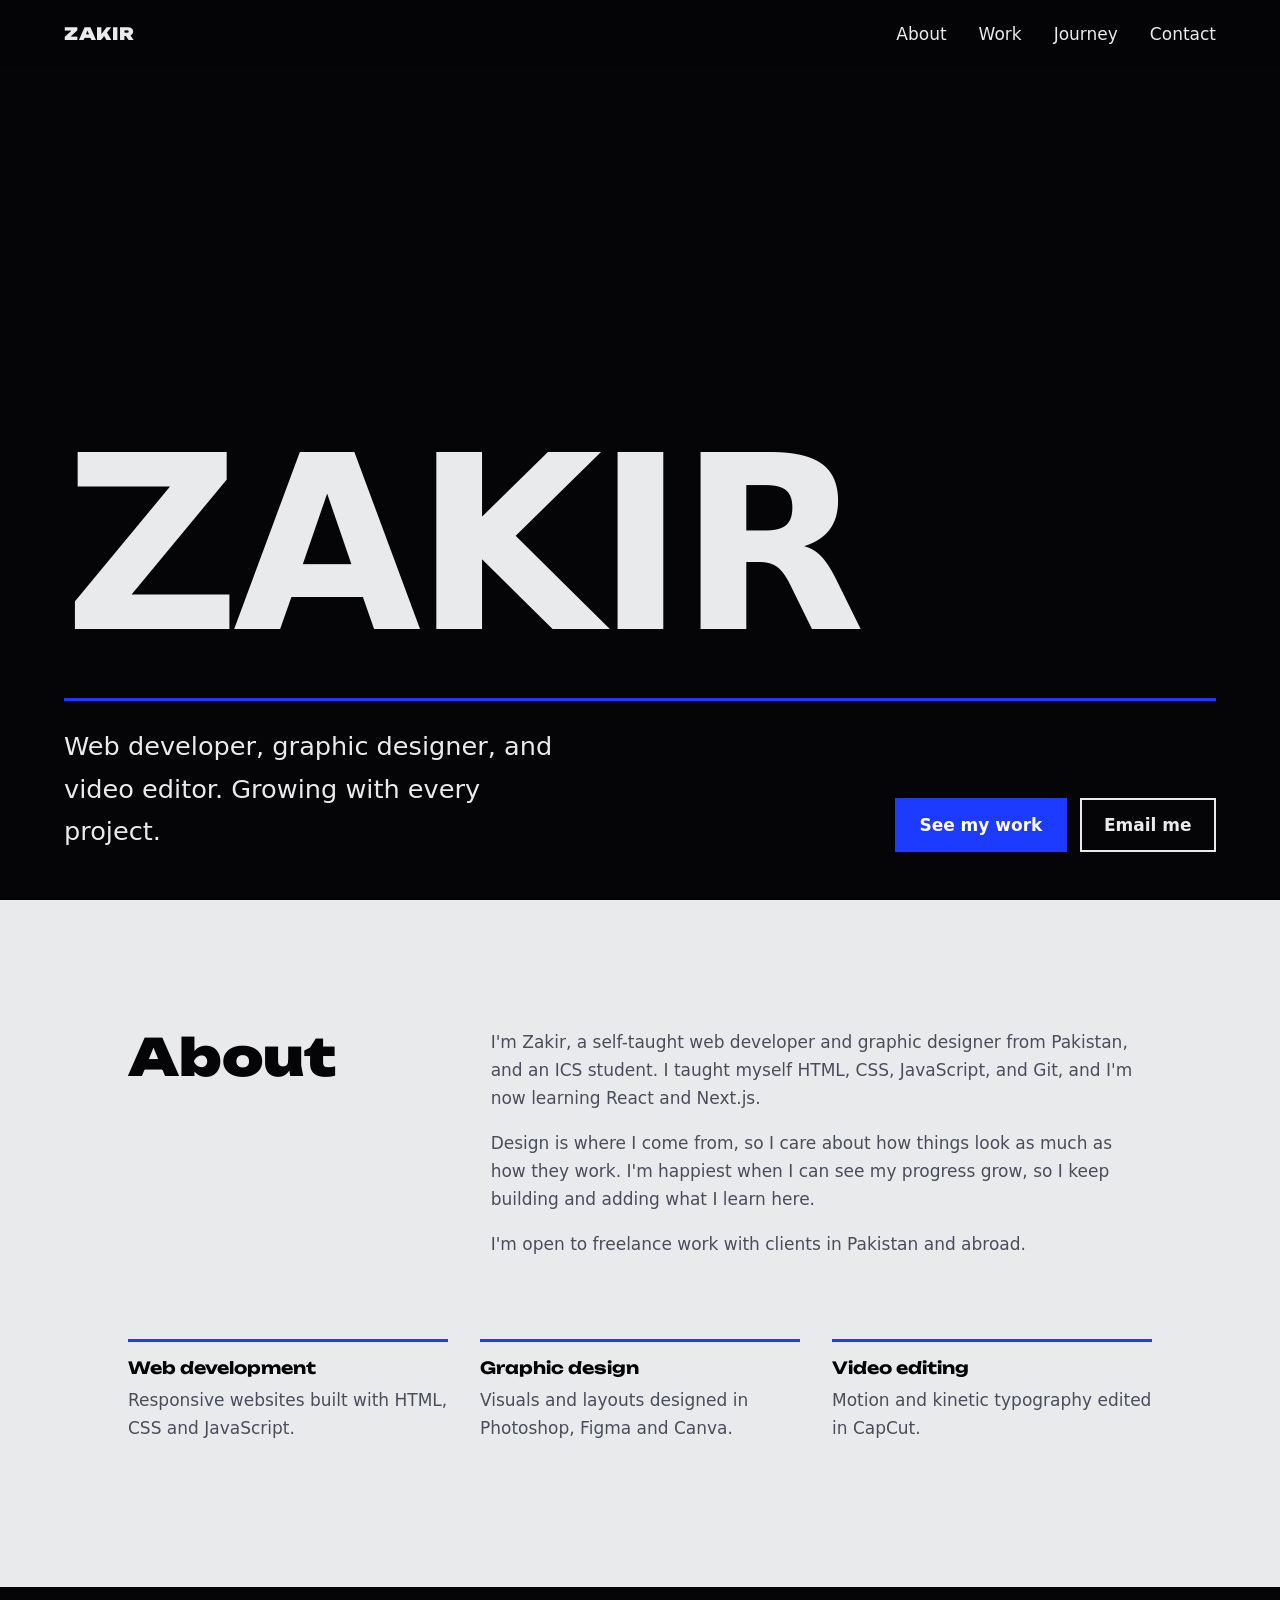
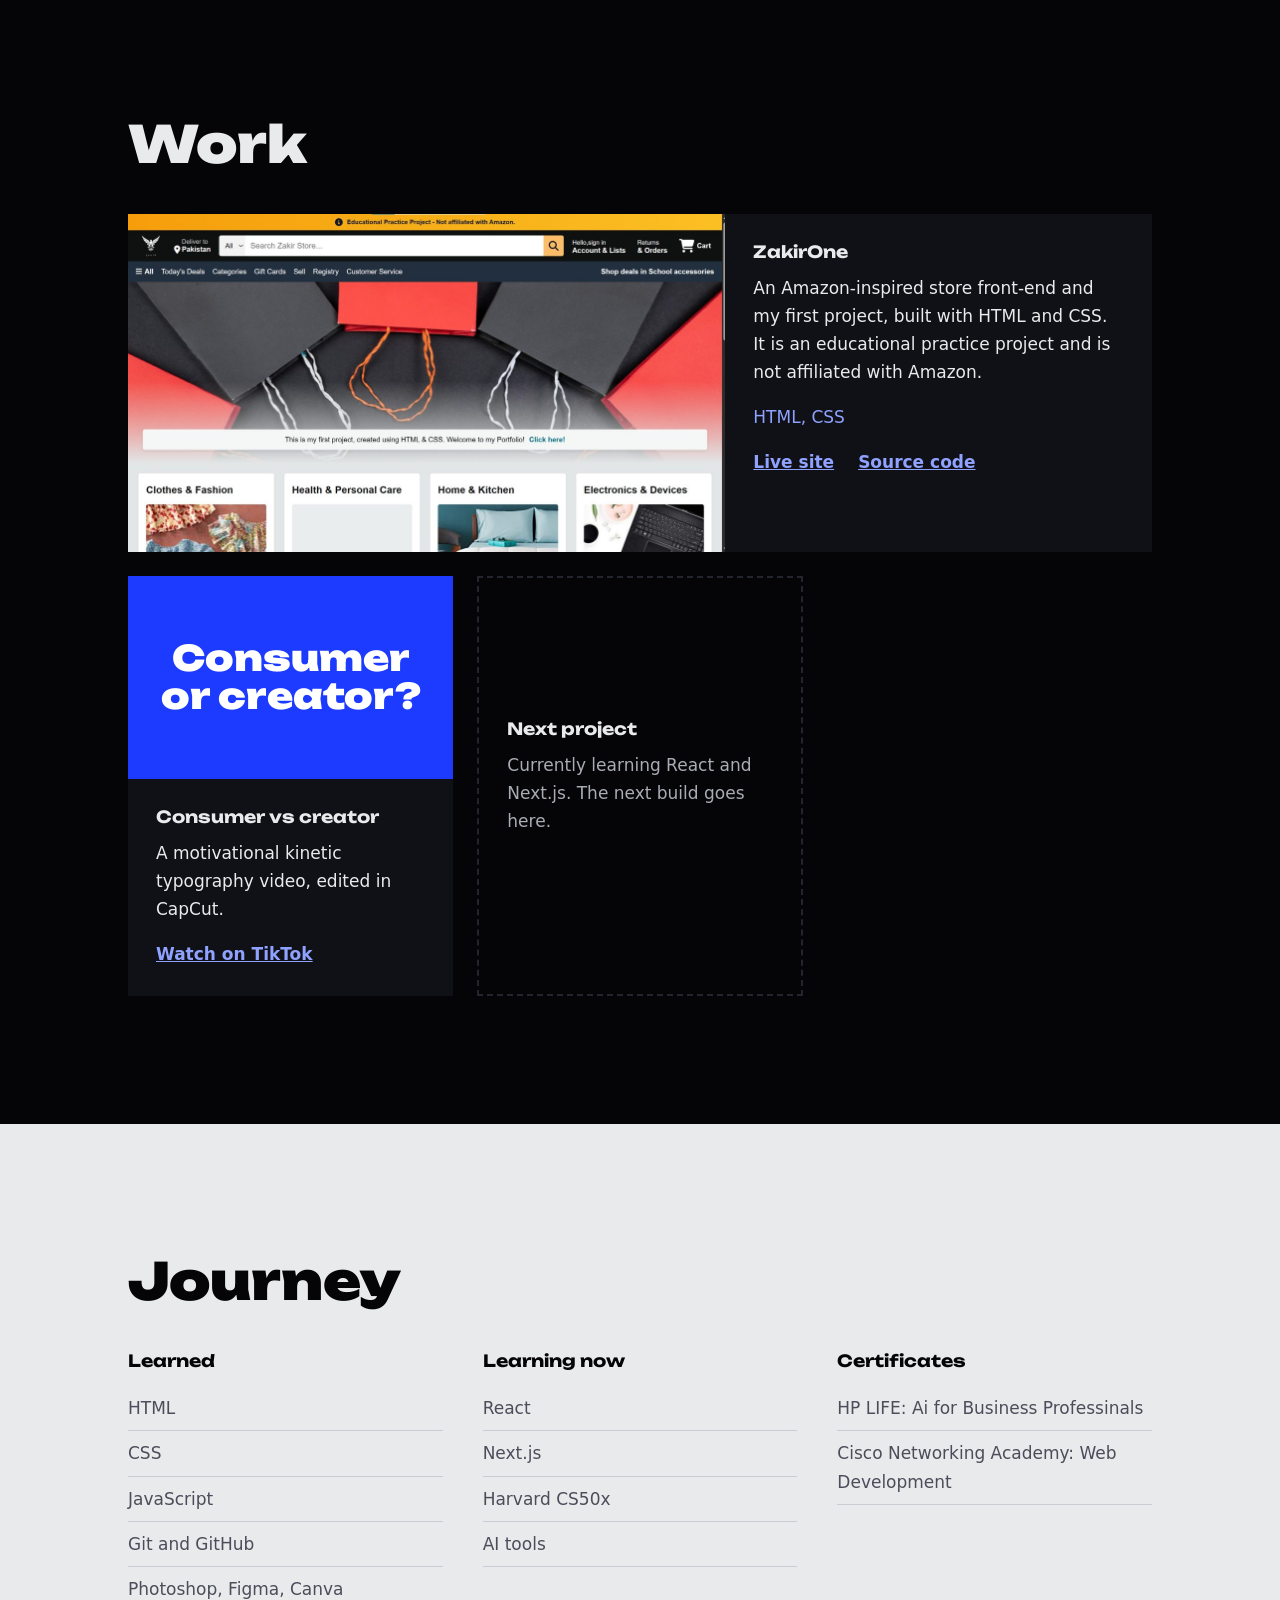
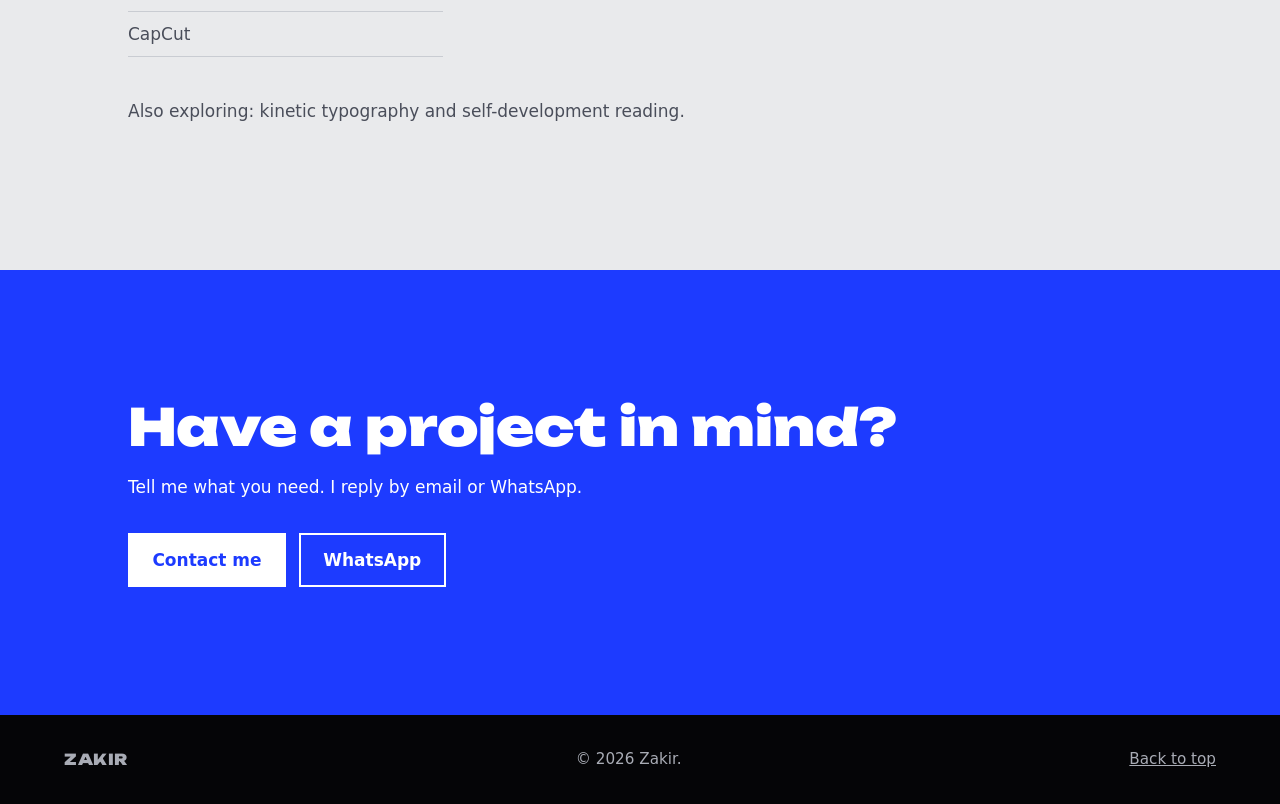
==== index.html @ 22bbec14 "refactor: restructure repository to root directory" ====
<!DOCTYPE html>
<html lang="en">
<head>
<meta charset="utf-8">
<meta name="viewport" content="width=device-width, initial-scale=1">
<title>Zakir | Web developer, graphic designer, video editor</title>
<meta name="description" content="Portfolio of Zakir, a self-taught web developer, graphic designer and video editor from Pakistan.">
<link rel="preload" href="assets/fonts/unbounded-900.woff2" as="font" type="font/woff2" crossorigin>
<link rel="stylesheet" href="style.css">
</head>
<body>

<header class="nav">
  <a class="logo" href="#top" aria-label="Zakir, back to top">ZAKIR</a>
  <button class="menu-btn" aria-expanded="false" aria-controls="menu">Menu</button>
  <nav id="menu" class="menu" aria-label="Main">
    <a href="#about">About</a>
    <a href="#work">Work</a>
    <a href="#journey">Journey</a>
    <a href="#contact">Contact</a>
  </nav>
</header>

<main id="top">

<section class="hero">
  <h1 class="wordmark" aria-label="Zakir">
    <span aria-hidden="true" style="--i:0">Z</span><span aria-hidden="true" style="--i:1">A</span><span aria-hidden="true" style="--i:2">K</span><span aria-hidden="true" style="--i:3">I</span><span aria-hidden="true" style="--i:4">R</span>
  </h1>
  <div class="hero-line"></div>
  <div class="hero-row">
    <p class="headline">Web developer, graphic designer, and video editor. Growing with every project.</p>
    <div class="actions">
      <a class="btn btn-blue" href="#work">See my work</a>
      <a class="btn btn-line" href="mailto:zaakirshah57@gmail.com">Email me</a>
    </div>
  </div>
</section>

<section class="light" id="about">
  <div class="wrap two">
    <h2>About</h2>
    <div class="prose">
      <!-- EDIT: your intro text lives here -->
      <p>I'm Zakir, a self-taught web developer and graphic designer from Pakistan, and an ICS student. I taught myself HTML, CSS, JavaScript, and Git, and I'm now learning React and Next.js.</p>
      <p>Design is where I come from, so I care about how things look as much as how they work. I'm happiest when I can see my progress grow, so I keep building and adding what I learn here.</p>
      <p>I'm open to freelance work with clients in Pakistan and abroad.</p>
    </div>
  </div>
  <div class="wrap services">
    <div><h3>Web development</h3><p>Responsive websites built with HTML, CSS and JavaScript.</p></div>
    <div><h3>Graphic design</h3><p>Visuals and layouts designed in Photoshop, Figma and Canva.</p></div>
    <div><h3>Video editing</h3><p>Motion and kinetic typography edited in CapCut.</p></div>
  </div>
</section>

<section class="dark" id="work">
  <div class="wrap">
    <h2>Work</h2>
    <div class="work-grid">

      <!-- PROJECT CARD: copy this block to add a project -->
      <article class="project big">
        <img src="assets/zakirone.jpg" width="1200" height="679" loading="lazy" alt="Home page of ZakirOne, a store front-end with a search bar, category menu and product category cards">
        <div class="project-body">
          <h3>ZakirOne</h3>
          <p>An Amazon-inspired store front-end and my first project, built with HTML and CSS. It is an educational practice project and is not affiliated with Amazon.</p>
          <p class="tags">HTML, CSS</p>
          <p class="links"><a href="https://zakir-shah-tech.github.io/ZakirOne/">Live site</a><a href="https://github.com/zakir-shah-tech/ZakirOne">Source code</a></p>
        </div>
      </article>

      <article class="project">
        <!-- REPLACE the poster with a real frame: <img src="assets/video.jpg" alt="..."> -->
        <div class="poster" aria-hidden="true">Consumer<br>or creator?</div>
        <div class="project-body">
          <h3>Consumer vs creator</h3>
          <p>A motivational kinetic typography video, edited in CapCut.</p>
          <p class="links"><a href="https://www.tiktok.com/@zakirshah07/video/7675371631296154900">Watch on TikTok</a></p>
        </div>
      </article>

      <article class="project empty">
        <div class="project-body"><h3>Next project</h3><p>Currently learning React and Next.js. The next build goes here.</p></div>
      </article>

    </div>
  </div>
</section>

<section class="light" id="journey">
  <div class="wrap">
    <h2>Journey</h2>
    <div class="journey">
      <div>
        <h3>Learned</h3>
        <ul><li>HTML</li><li>CSS</li><li>JavaScript</li><li>Git and GitHub</li><li>Photoshop, Figma, Canva</li><li>CapCut</li></ul>
      </div>
      <div>
        <h3>Learning now</h3>
        <ul><li>React</li><li>Next.js</li><li>Harvard CS50x</li><li>AI tools</li></ul>
      </div>
      <div>
        <h3>Certificates</h3>
        <ul><li>HP LIFE: Ai for Business Professinals</li><li>Cisco Networking Academy: Web Development</li></ul>
      </div>
    </div>
    <p class="note">Also exploring: kinetic typography and self-development reading.</p>
  </div>
</section>

<section class="blue" id="contact">
  <div class="wrap">
    <h2>Have a project in mind?</h2>
    <p>Tell me what you need. I reply by email or WhatsApp.</p>
    <div class="actions">
      <a class="btn btn-white" href="mailto:zaakirshah57@gmail.com">Contact me</a>
      <a class="btn btn-line" href="https://wa.me/923375317911">WhatsApp</a>
    </div>
  </div>
</section>

</main>

<footer class="footer">
  <span class="logo">ZAKIR</span>
  <span>&copy; 2026 Zakir.</span>
  <a href="#top">Back to top</a>
</footer>

<script src="script.js" defer></script>
</body>
</html>
---- style.css ----
/* ZAKIR portfolio. Edit colours in :root, text in index.html. */
@font-face{font-family:"Unbounded";src:url(assets/fonts/unbounded-700.woff2) format("woff2");font-weight:700;font-display:swap}
@font-face{font-family:"Unbounded";src:url(assets/fonts/unbounded-900.woff2) format("woff2");font-weight:900;font-display:swap}

/* 1. Colour and type tokens */
:root{
  --black:#050507; --surface:#101117; --line:#23252e;
  --gray:#E9EAEC; --gray-text:#4A4E5A; --muted:#A9ACB5;
  --blue:#1D3BFF; --blue-soft:#8FA2FF;
  --display:"Unbounded","Segoe UI",system-ui,sans-serif;
  --body:"Segoe UI",system-ui,sans-serif;
  --pad:clamp(1.25rem,5vw,4rem);
}

/* 2. Base */
*{box-sizing:border-box}
html{scroll-behavior:smooth;scroll-padding-top:5rem}
body{margin:0;background:var(--black);color:var(--gray);font:1.0625rem/1.65 var(--body);overflow-x:hidden}
a{color:inherit}
h2,h3{font-family:var(--display);line-height:1.15;margin:0}
h2{font-size:clamp(1.8rem,5vw,3.2rem);font-weight:900}
h3{font-size:1.05rem;font-weight:700}
p{margin:0 0 1em;max-width:62ch}
:focus-visible{outline:3px solid var(--blue-soft);outline-offset:3px}
.wrap{max-width:72rem;margin:0 auto;padding:0 var(--pad)}
section{padding:clamp(4rem,10vw,8rem) 0}

/* 3. Navigation */
.nav{position:fixed;inset:0 0 auto;z-index:10;display:flex;justify-content:space-between;align-items:center;padding:1rem var(--pad);background:rgba(5,5,7,.85);backdrop-filter:blur(8px)}
.logo{font-family:var(--display);font-weight:900;letter-spacing:.04em;text-decoration:none}
.menu{display:flex;gap:2rem}
.menu a{text-decoration:none;position:relative;padding:.25rem 0}
.menu a::after{content:"";position:absolute;left:0;bottom:0;height:2px;width:100%;background:var(--blue-soft);transform:scaleX(0);transform-origin:left;transition:transform .3s}
.menu a:hover::after,.menu a:focus-visible::after{transform:scaleX(1)}
.menu-btn{display:none;background:none;border:1px solid var(--line);color:inherit;font:inherit;padding:.6rem 1rem;min-height:44px;cursor:pointer}

/* 4. Hero: the one memorable element is the ZAKIR wordmark */
.hero{min-height:100svh;display:flex;flex-direction:column;justify-content:flex-end;padding:7rem var(--pad) 3rem}
.wordmark{margin:0;font-weight:900;font-size:clamp(3.6rem,19vw,17rem);letter-spacing:-.03em;line-height:.9;display:flex;overflow:hidden;padding-bottom:.08em}
.wordmark span{display:inline-block;animation:rise 1s cubic-bezier(.2,.8,.2,1) both;animation-delay:calc(var(--i)*.09s + .1s)}
.hero-line{height:3px;background:var(--blue);margin:1.5rem 0;transform-origin:left;animation:draw 1.2s .7s cubic-bezier(.2,.8,.2,1) both}
.hero-row{display:flex;flex-wrap:wrap;gap:2rem;justify-content:space-between;align-items:end}
.headline{font-size:clamp(1.15rem,2.4vw,1.6rem);max-width:30ch;margin:0}

/* 5. Buttons */
.actions{display:flex;flex-wrap:wrap;gap:.8rem}
.btn{display:inline-flex;align-items:center;min-height:48px;padding:.7rem 1.4rem;text-decoration:none;font-weight:600;border:2px solid transparent;transition:background .25s,color .25s,transform .25s}
.btn:hover{transform:translateY(-2px)}
.btn-blue{background:var(--blue);color:#fff}.btn-blue:hover{background:#fff;color:var(--blue)}
.btn-line{border-color:currentColor}.btn-line:hover{background:var(--gray);color:var(--black)}
.btn-white{background:#fff;color:var(--blue)}.btn-white:hover{background:var(--black);color:#fff}

/* 6. Light sections (whitish gray) */
.light{background:var(--gray);color:var(--black)}
.light p,.light li{color:var(--gray-text)}
.two{display:grid;grid-template-columns:1fr 2fr;gap:2rem}
.services{display:grid;grid-template-columns:repeat(auto-fit,minmax(14rem,1fr));gap:2rem;margin-top:4rem}
.services>div{border-top:3px solid var(--blue);padding-top:1rem}
.services h3{margin-bottom:.5rem}

/* 7. Work */
.dark h2{margin-bottom:2.5rem}
.work-grid{display:grid;grid-template-columns:repeat(auto-fit,minmax(18rem,1fr));gap:1.5rem}
.project{background:var(--surface);display:flex;flex-direction:column;transition:transform .35s,box-shadow .35s}
.project:hover{transform:translateY(-6px);box-shadow:0 0 0 2px var(--blue)}
.big{grid-column:1/-1;display:grid;grid-template-columns:1.4fr 1fr}
.project img{width:100%;height:100%;object-fit:cover;display:block}
.project-body{padding:1.75rem}
.project-body h3{margin-bottom:.8rem}
.tags{color:var(--blue-soft)}
.links{display:flex;gap:1.5rem;margin:0}
.links a{color:var(--blue-soft);font-weight:600}
.poster{aspect-ratio:16/10;background:var(--blue);display:grid;place-items:center;text-align:center;font:900 clamp(1.4rem,4vw,2.2rem)/1.1 var(--display);color:#fff}
.empty{background:none;border:2px dashed var(--line);justify-content:center}
.empty:hover{transform:none;box-shadow:none}
.empty p{color:var(--muted)}

/* 8. Journey */
.journey{display:grid;grid-template-columns:repeat(auto-fit,minmax(14rem,1fr));gap:2.5rem;margin-top:2.5rem}
.journey h3{margin-bottom:1rem}
.journey ul{list-style:none;margin:0;padding:0}
.journey li{padding:.5rem 0;border-bottom:1px solid #c9ccd2}
.note{margin-top:2.5rem}

/* 9. Contact and footer */
.blue{background:var(--blue);color:#fff}
.blue h2{margin-bottom:1rem}
.blue p{margin-bottom:2rem}
.footer{display:flex;flex-wrap:wrap;gap:1rem 2rem;justify-content:space-between;padding:2rem var(--pad);color:var(--muted);font-size:.95rem}

/* 10. Motion */
@keyframes rise{from{transform:translateY(105%)}to{transform:none}}
@keyframes draw{from{transform:scaleX(0)}to{transform:none}}
@media (prefers-reduced-motion:reduce){*,*::before,*::after{animation:none!important;transition:none!important;scroll-behavior:auto!important}}

/* 11. Small screens */
@media (max-width:760px){
  .menu-btn{display:block}
  .menu{display:none;position:absolute;inset:100% 0 auto;flex-direction:column;gap:0;background:var(--black);padding:.5rem var(--pad) 1rem}
  .menu.open{display:flex}
  .menu a{padding:.9rem 0;border-bottom:1px solid var(--line)}
  .two,.big{grid-template-columns:1fr}
}
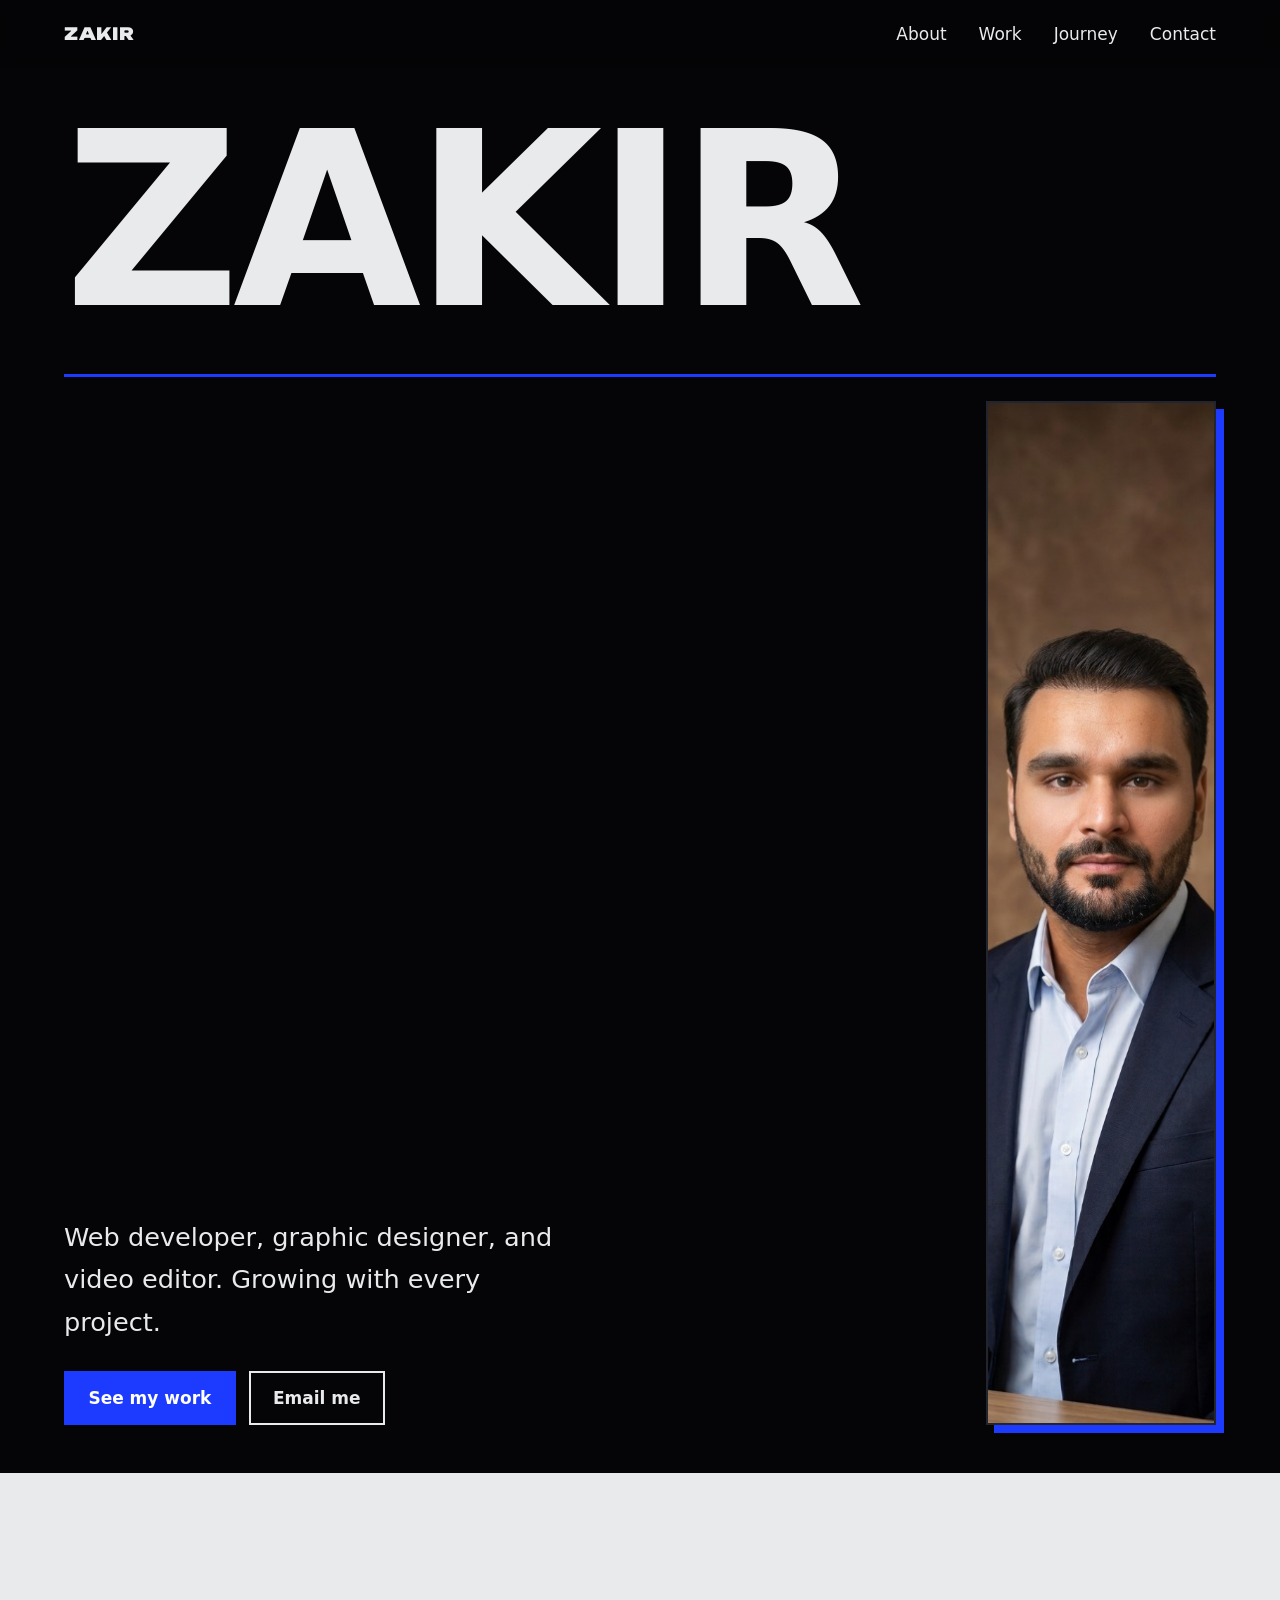
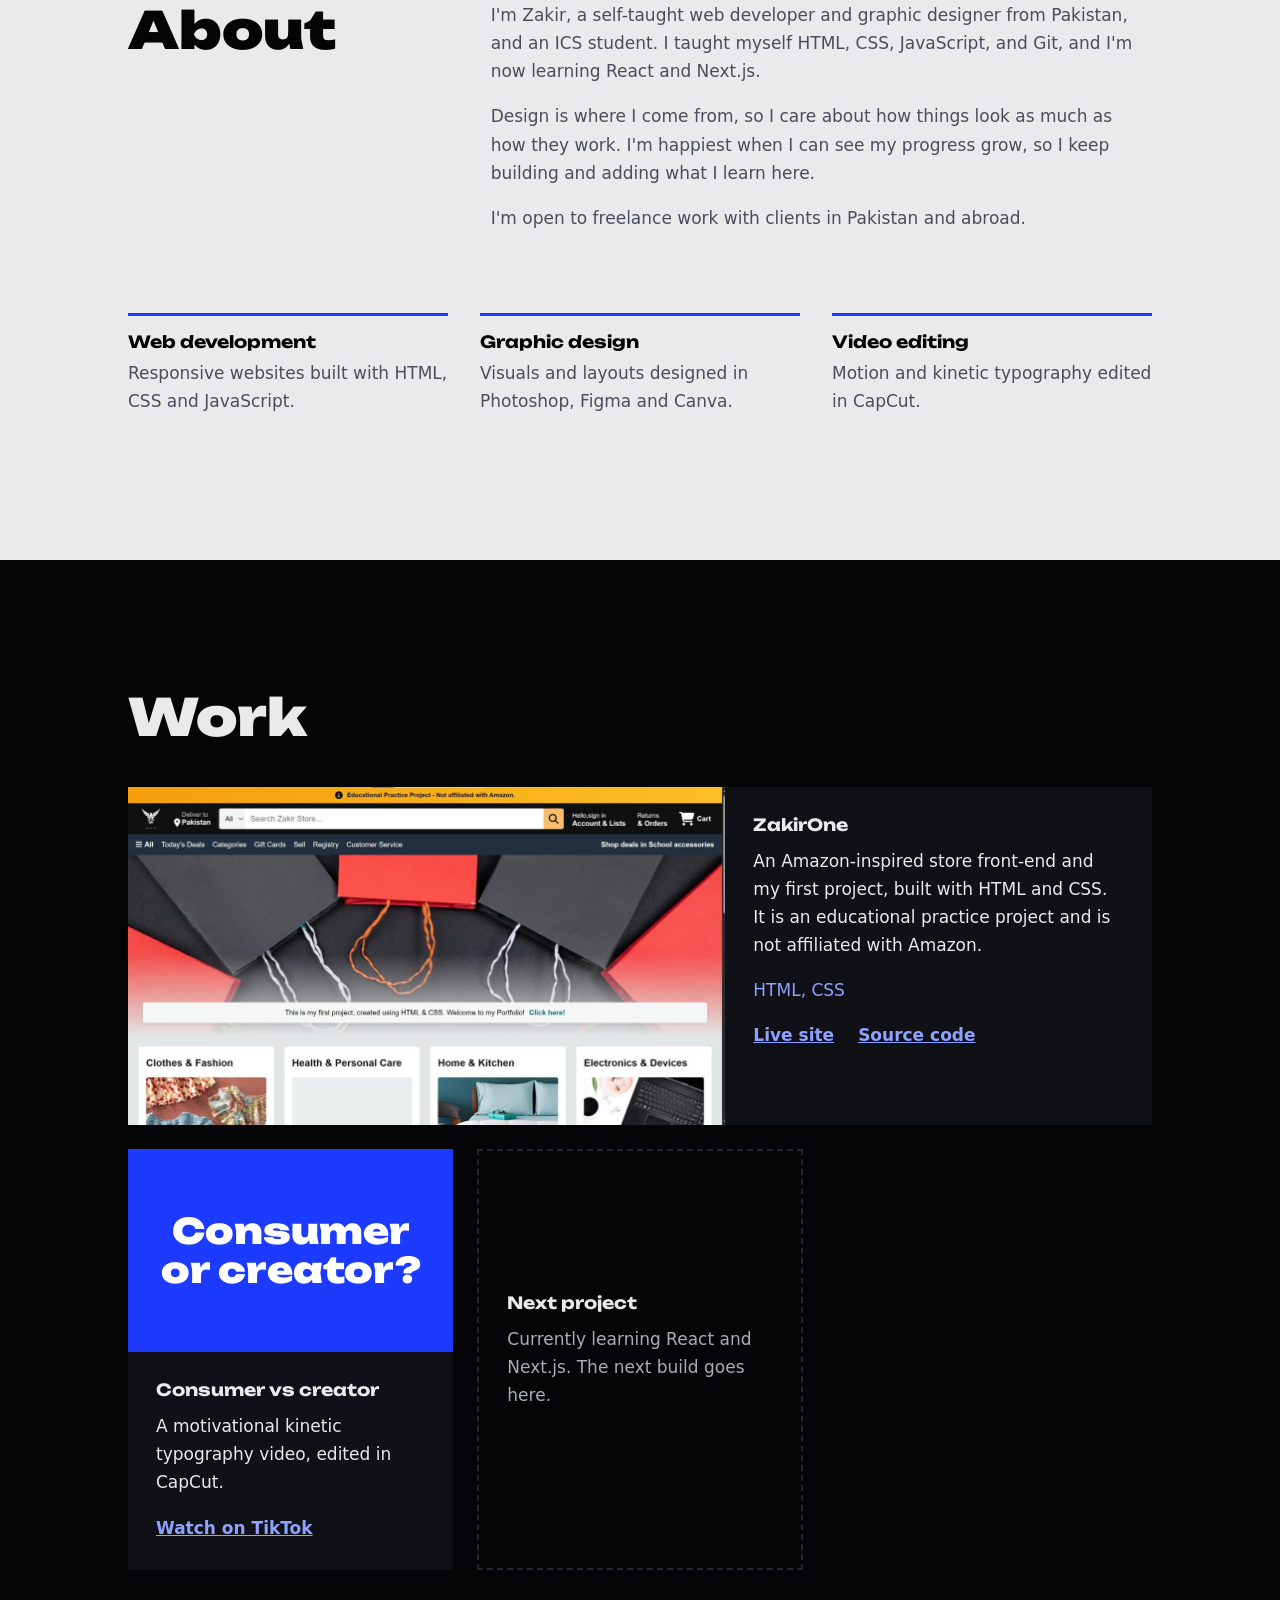
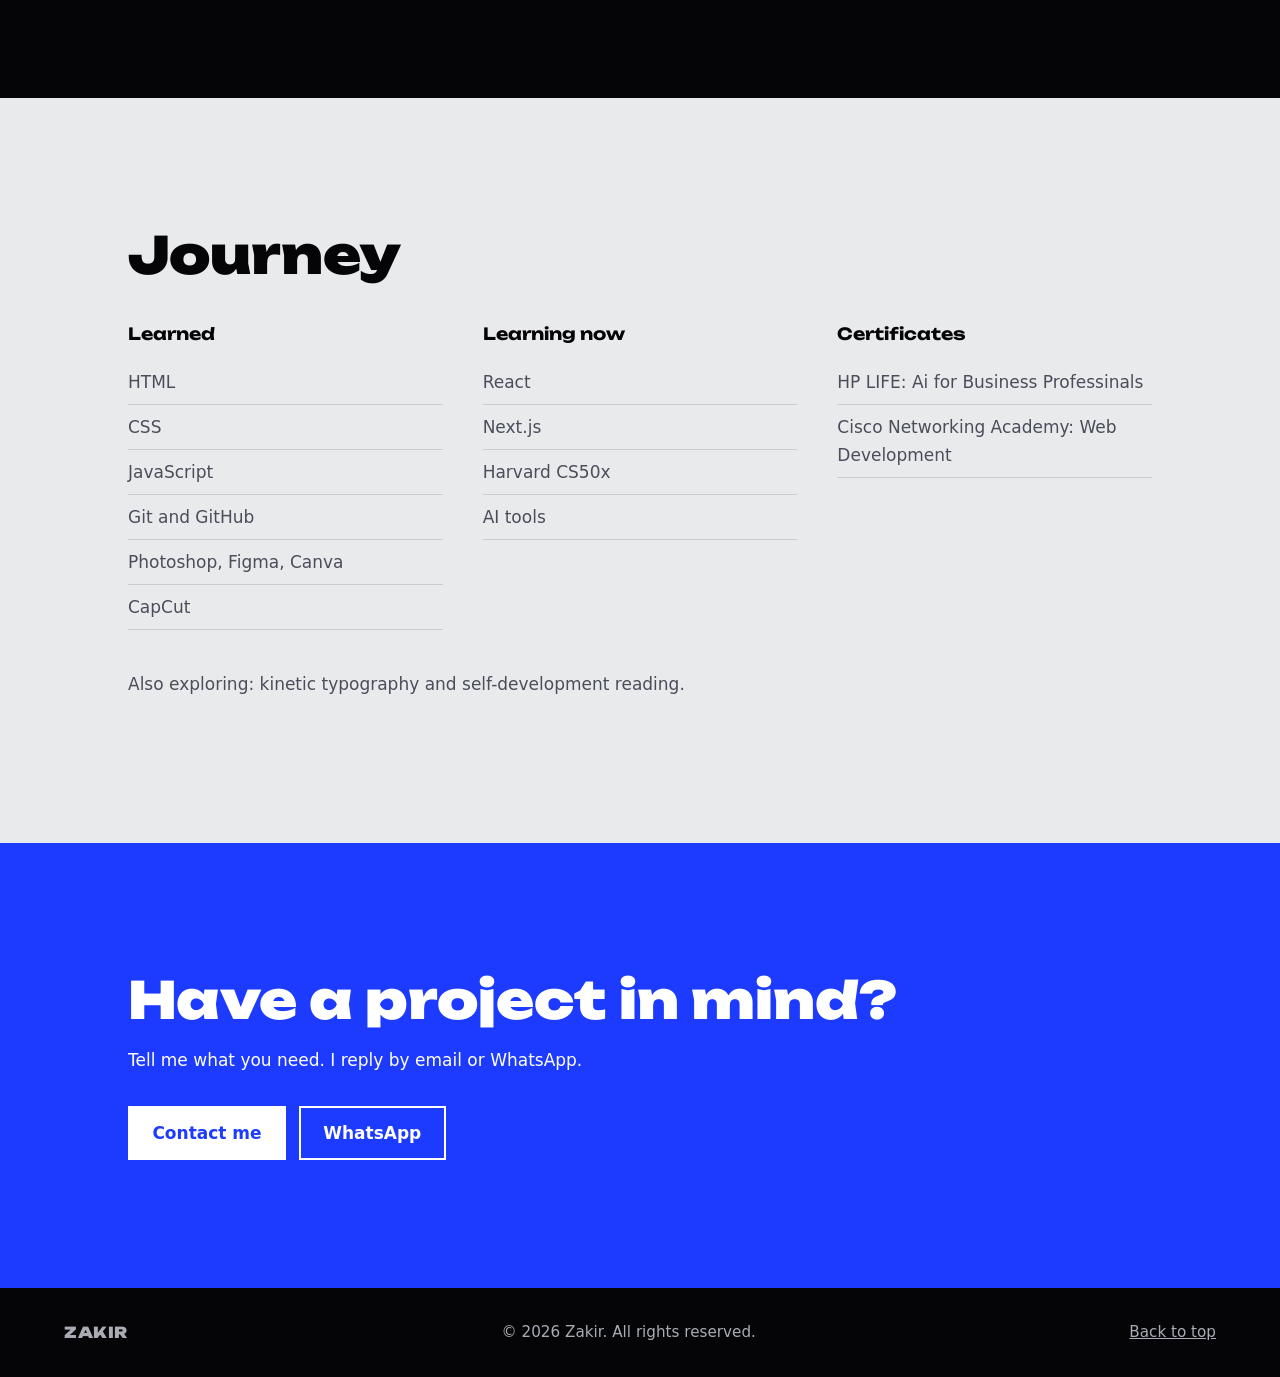
==== commit 2aa3ae60: "Add professional portrait image to landing page hero" ====
--- a/index.html
+++ b/index.html
@@ -29,10 +29,15 @@
   </h1>
   <div class="hero-line"></div>
   <div class="hero-row">
-    <p class="headline">Web developer, graphic designer, and video editor. Growing with every project.</p>
-    <div class="actions">
-      <a class="btn btn-blue" href="#work">See my work</a>
-      <a class="btn btn-line" href="mailto:zaakirshah57@gmail.com">Email me</a>
+    <div class="hero-text">
+      <p class="headline">Web developer, graphic designer, and video editor. Growing with every project.</p>
+      <div class="actions">
+        <a class="btn btn-blue" href="#work">See my work</a>
+        <a class="btn btn-line" href="mailto:zaakirshah57@gmail.com">Email me</a>
+      </div>
+    </div>
+    <div class="hero-media">
+      <img src="assets/zakir.jpg" width="506" height="1024" alt="Portrait of Zakir, web developer, graphic designer, and video editor" class="hero-image" fetchpriority="high">
     </div>
   </div>
 </section>
@@ -124,7 +129,7 @@
 
 <footer class="footer">
   <span class="logo">ZAKIR</span>
-  <span>&copy; 2026 Zakir.</span>
+  <span>&copy; 2026 Zakir. All rights reserved.</span>
   <a href="#top">Back to top</a>
 </footer>
 
--- a/style.css
+++ b/style.css
@@ -39,7 +39,11 @@
 .wordmark{margin:0;font-weight:900;font-size:clamp(3.6rem,19vw,17rem);letter-spacing:-.03em;line-height:.9;display:flex;overflow:hidden;padding-bottom:.08em}
 .wordmark span{display:inline-block;animation:rise 1s cubic-bezier(.2,.8,.2,1) both;animation-delay:calc(var(--i)*.09s + .1s)}
 .hero-line{height:3px;background:var(--blue);margin:1.5rem 0;transform-origin:left;animation:draw 1.2s .7s cubic-bezier(.2,.8,.2,1) both}
-.hero-row{display:flex;flex-wrap:wrap;gap:2rem;justify-content:space-between;align-items:end}
+.hero-row{display:flex;flex-wrap:wrap;gap:2.5rem;justify-content:space-between;align-items:flex-end}
+.hero-text{display:flex;flex-direction:column;gap:1.75rem;flex:1 1 320px}
+.hero-media{flex-shrink:0;animation:fade-up 1.2s .6s cubic-bezier(.2,.8,.2,1) both}
+.hero-image{width:clamp(170px,18vw,230px);aspect-ratio:4/5;object-fit:cover;object-position:center 15%;display:block;border:2px solid var(--line);box-shadow:8px 8px 0 var(--blue);transition:transform .3s ease,box-shadow .3s ease}
+.hero-image:hover{transform:translate(-3px,-3px);box-shadow:11px 11px 0 var(--blue)}
 .headline{font-size:clamp(1.15rem,2.4vw,1.6rem);max-width:30ch;margin:0}
 
 /* 5. Buttons */
@@ -91,6 +95,7 @@
 /* 10. Motion */
 @keyframes rise{from{transform:translateY(105%)}to{transform:none}}
 @keyframes draw{from{transform:scaleX(0)}to{transform:none}}
+@keyframes fade-up{from{opacity:0;transform:translateY(20px)}to{opacity:1;transform:none}}
 @media (prefers-reduced-motion:reduce){*,*::before,*::after{animation:none!important;transition:none!important;scroll-behavior:auto!important}}
 
 /* 11. Small screens */
@@ -100,4 +105,7 @@
   .menu.open{display:flex}
   .menu a{padding:.9rem 0;border-bottom:1px solid var(--line)}
   .two,.big{grid-template-columns:1fr}
+  .hero-row{gap:2rem}
+  .hero-media{order:-1}
+  .hero-image{width:min(210px,60vw);box-shadow:6px 6px 0 var(--blue)}
 }
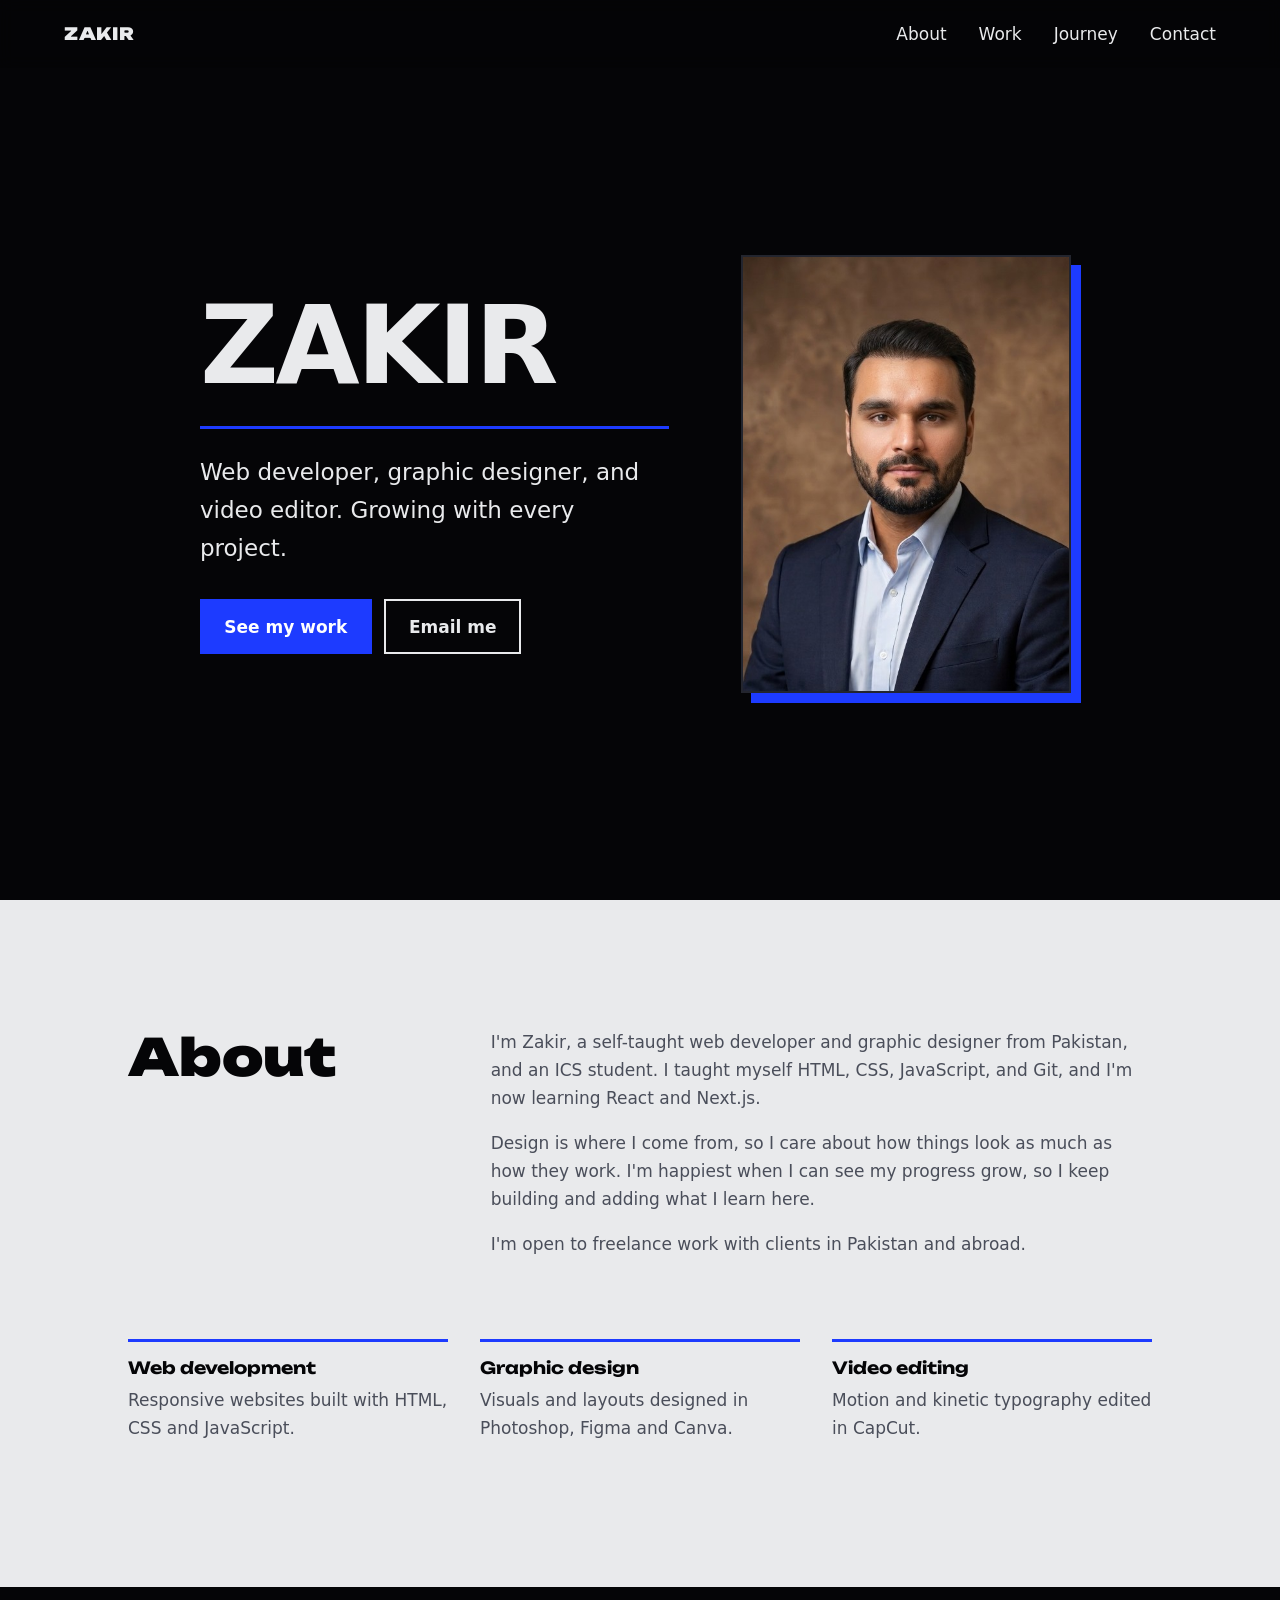
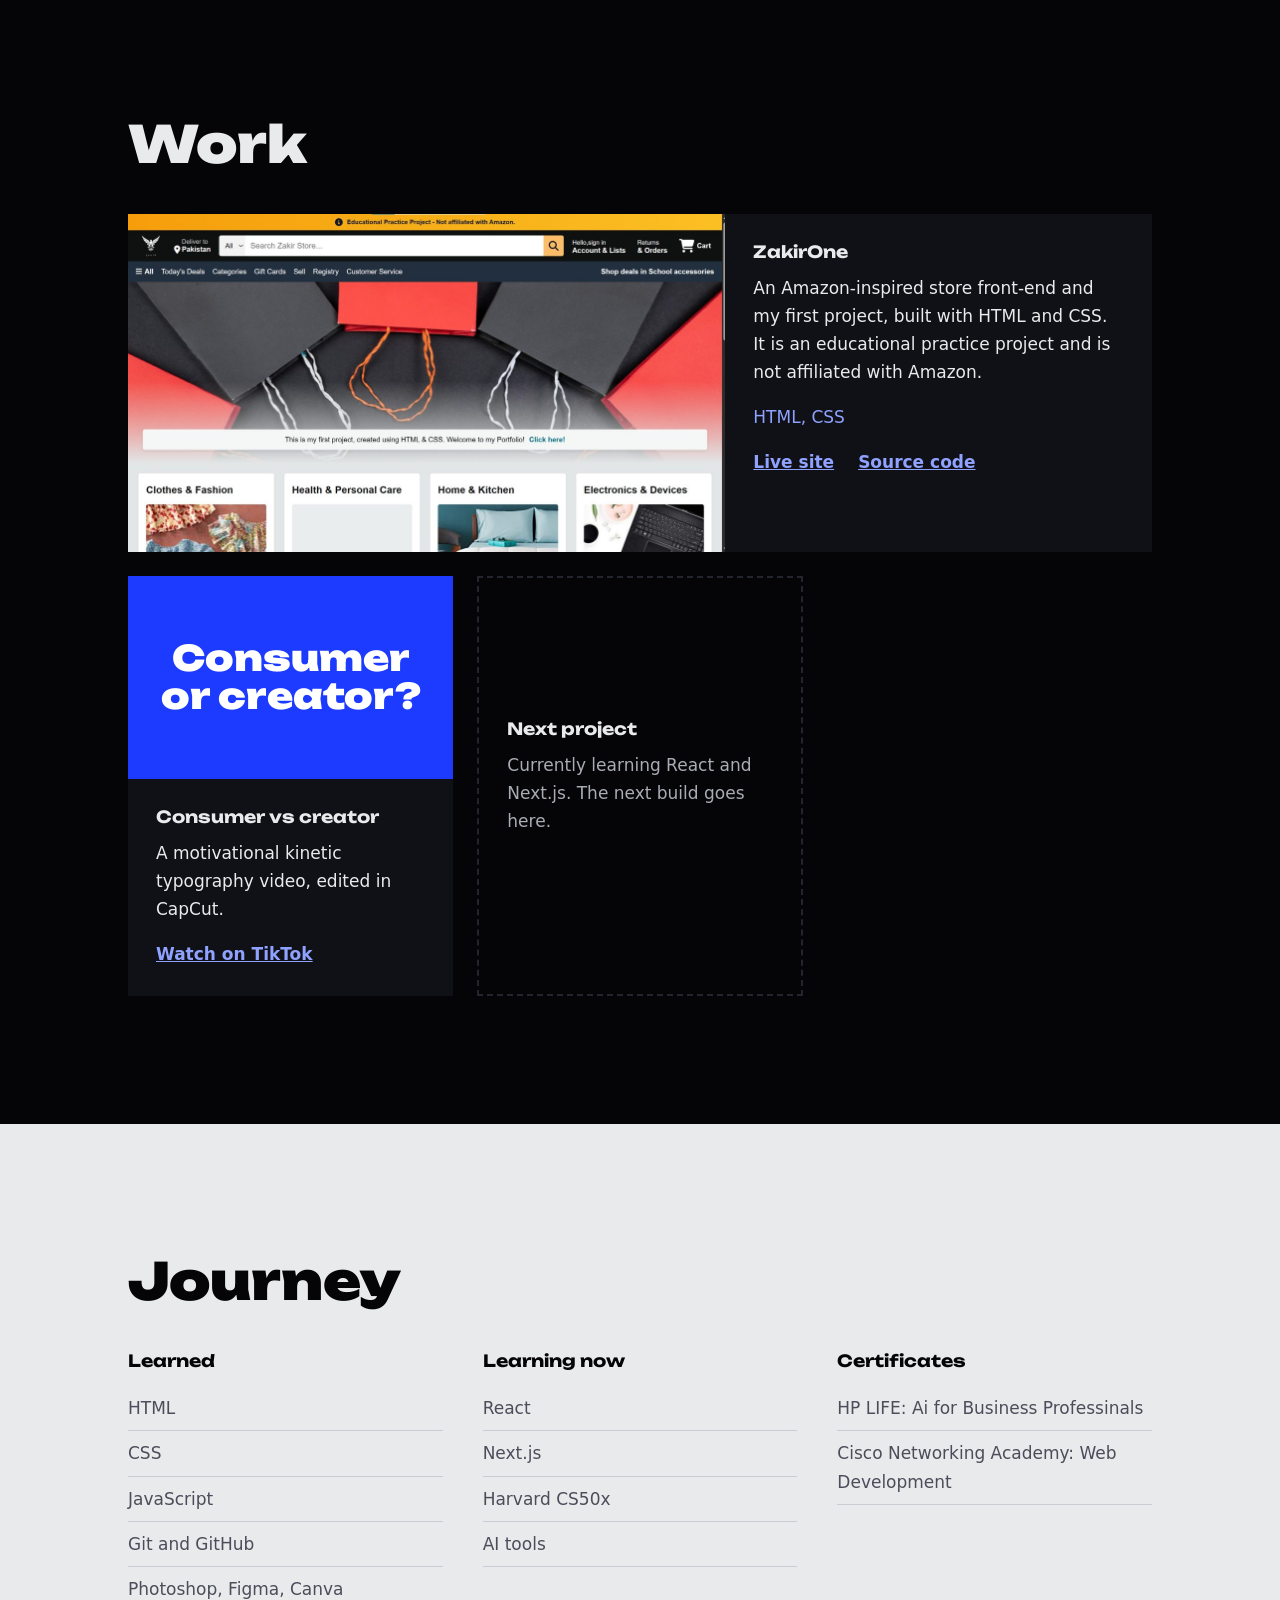
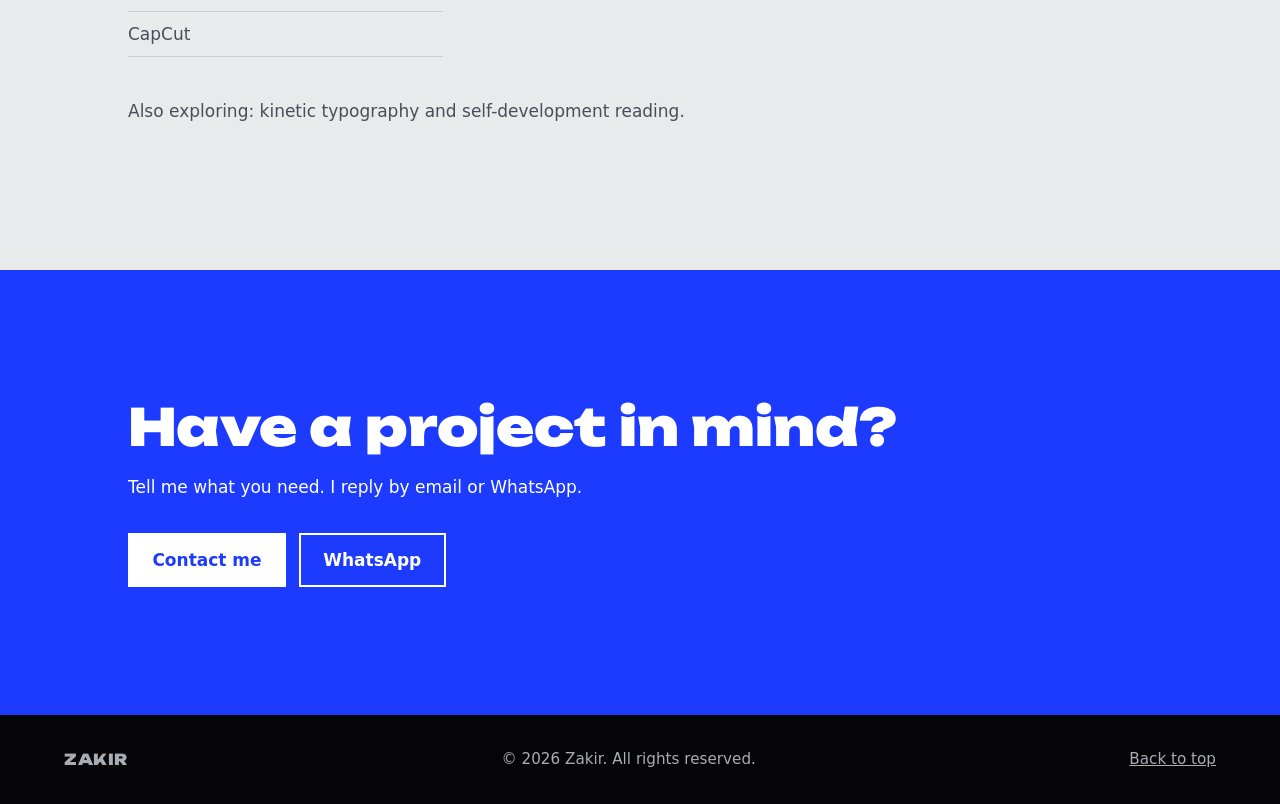
==== commit 8823253b: "Fix hero layout: align name with headline and fit framed portrait in viewport" ====
--- a/index.html
+++ b/index.html
@@ -24,20 +24,22 @@
 <main id="top">
 
 <section class="hero">
-  <h1 class="wordmark" aria-label="Zakir">
-    <span aria-hidden="true" style="--i:0">Z</span><span aria-hidden="true" style="--i:1">A</span><span aria-hidden="true" style="--i:2">K</span><span aria-hidden="true" style="--i:3">I</span><span aria-hidden="true" style="--i:4">R</span>
-  </h1>
-  <div class="hero-line"></div>
-  <div class="hero-row">
-    <div class="hero-text">
+  <div class="wrap hero-wrap">
+    <div class="hero-left">
+      <h1 class="wordmark" aria-label="Zakir">
+        <span aria-hidden="true" style="--i:0">Z</span><span aria-hidden="true" style="--i:1">A</span><span aria-hidden="true" style="--i:2">K</span><span aria-hidden="true" style="--i:3">I</span><span aria-hidden="true" style="--i:4">R</span>
+      </h1>
+      <div class="hero-line"></div>
       <p class="headline">Web developer, graphic designer, and video editor. Growing with every project.</p>
       <div class="actions">
         <a class="btn btn-blue" href="#work">See my work</a>
         <a class="btn btn-line" href="mailto:zaakirshah57@gmail.com">Email me</a>
       </div>
     </div>
-    <div class="hero-media">
-      <img src="assets/zakir.jpg" width="506" height="1024" alt="Portrait of Zakir, web developer, graphic designer, and video editor" class="hero-image" fetchpriority="high">
+    <div class="hero-right">
+      <div class="hero-frame">
+        <img src="assets/zakir.jpg" width="506" height="675" alt="Portrait of Zakir, web developer, graphic designer, and video editor" class="hero-image" fetchpriority="high">
+      </div>
     </div>
   </div>
 </section>
--- a/style.css
+++ b/style.css
@@ -34,17 +34,18 @@
 .menu a:hover::after,.menu a:focus-visible::after{transform:scaleX(1)}
 .menu-btn{display:none;background:none;border:1px solid var(--line);color:inherit;font:inherit;padding:.6rem 1rem;min-height:44px;cursor:pointer}
 
-/* 4. Hero: the one memorable element is the ZAKIR wordmark */
-.hero{min-height:100svh;display:flex;flex-direction:column;justify-content:flex-end;padding:7rem var(--pad) 3rem}
-.wordmark{margin:0;font-weight:900;font-size:clamp(3.6rem,19vw,17rem);letter-spacing:-.03em;line-height:.9;display:flex;overflow:hidden;padding-bottom:.08em}
+/* 4. Hero */
+.hero{min-height:100svh;display:flex;align-items:center;padding:6rem 0 3rem}
+.hero-wrap{display:grid;grid-template-columns:1.35fr 1fr;gap:clamp(2rem,5vw,4.5rem);align-items:center}
+.hero-left{display:flex;flex-direction:column}
+.wordmark{margin:0;font-weight:900;font-size:clamp(3.4rem,8.5vw,7.5rem);letter-spacing:-.03em;line-height:.95;display:flex;overflow:hidden;padding-bottom:.08em}
 .wordmark span{display:inline-block;animation:rise 1s cubic-bezier(.2,.8,.2,1) both;animation-delay:calc(var(--i)*.09s + .1s)}
-.hero-line{height:3px;background:var(--blue);margin:1.5rem 0;transform-origin:left;animation:draw 1.2s .7s cubic-bezier(.2,.8,.2,1) both}
-.hero-row{display:flex;flex-wrap:wrap;gap:2.5rem;justify-content:space-between;align-items:flex-end}
-.hero-text{display:flex;flex-direction:column;gap:1.75rem;flex:1 1 320px}
-.hero-media{flex-shrink:0;animation:fade-up 1.2s .6s cubic-bezier(.2,.8,.2,1) both}
-.hero-image{width:clamp(170px,18vw,230px);aspect-ratio:4/5;object-fit:cover;object-position:center 15%;display:block;border:2px solid var(--line);box-shadow:8px 8px 0 var(--blue);transition:transform .3s ease,box-shadow .3s ease}
-.hero-image:hover{transform:translate(-3px,-3px);box-shadow:11px 11px 0 var(--blue)}
-.headline{font-size:clamp(1.15rem,2.4vw,1.6rem);max-width:30ch;margin:0}
+.hero-line{height:3px;background:var(--blue);margin:1.25rem 0 1.5rem;transform-origin:left;animation:draw 1.2s .7s cubic-bezier(.2,.8,.2,1) both}
+.headline{font-size:clamp(1.1rem,1.8vw,1.45rem);max-width:32ch;margin:0 0 2rem}
+.hero-right{display:flex;justify-content:center;align-items:center}
+.hero-frame{position:relative;width:clamp(230px,26vw,330px);max-width:100%;border:2px solid var(--line);box-shadow:10px 10px 0 var(--blue);animation:fade-up 1.2s .5s cubic-bezier(.2,.8,.2,1) both;transition:transform .3s ease,box-shadow .3s ease}
+.hero-frame:hover{transform:translate(-3px,-3px);box-shadow:14px 14px 0 var(--blue)}
+.hero-image{width:100%;height:auto;aspect-ratio:3/4;object-fit:cover;display:block}
 
 /* 5. Buttons */
 .actions{display:flex;flex-wrap:wrap;gap:.8rem}
@@ -105,7 +106,8 @@
   .menu.open{display:flex}
   .menu a{padding:.9rem 0;border-bottom:1px solid var(--line)}
   .two,.big{grid-template-columns:1fr}
-  .hero-row{gap:2rem}
-  .hero-media{order:-1}
-  .hero-image{width:min(210px,60vw);box-shadow:6px 6px 0 var(--blue)}
+  .hero{min-height:auto;padding:6.5rem 0 4rem}
+  .hero-wrap{grid-template-columns:1fr;gap:2.5rem}
+  .hero-right{justify-content:flex-start}
+  .hero-frame{width:min(260px,75vw);box-shadow:7px 7px 0 var(--blue)}
 }
